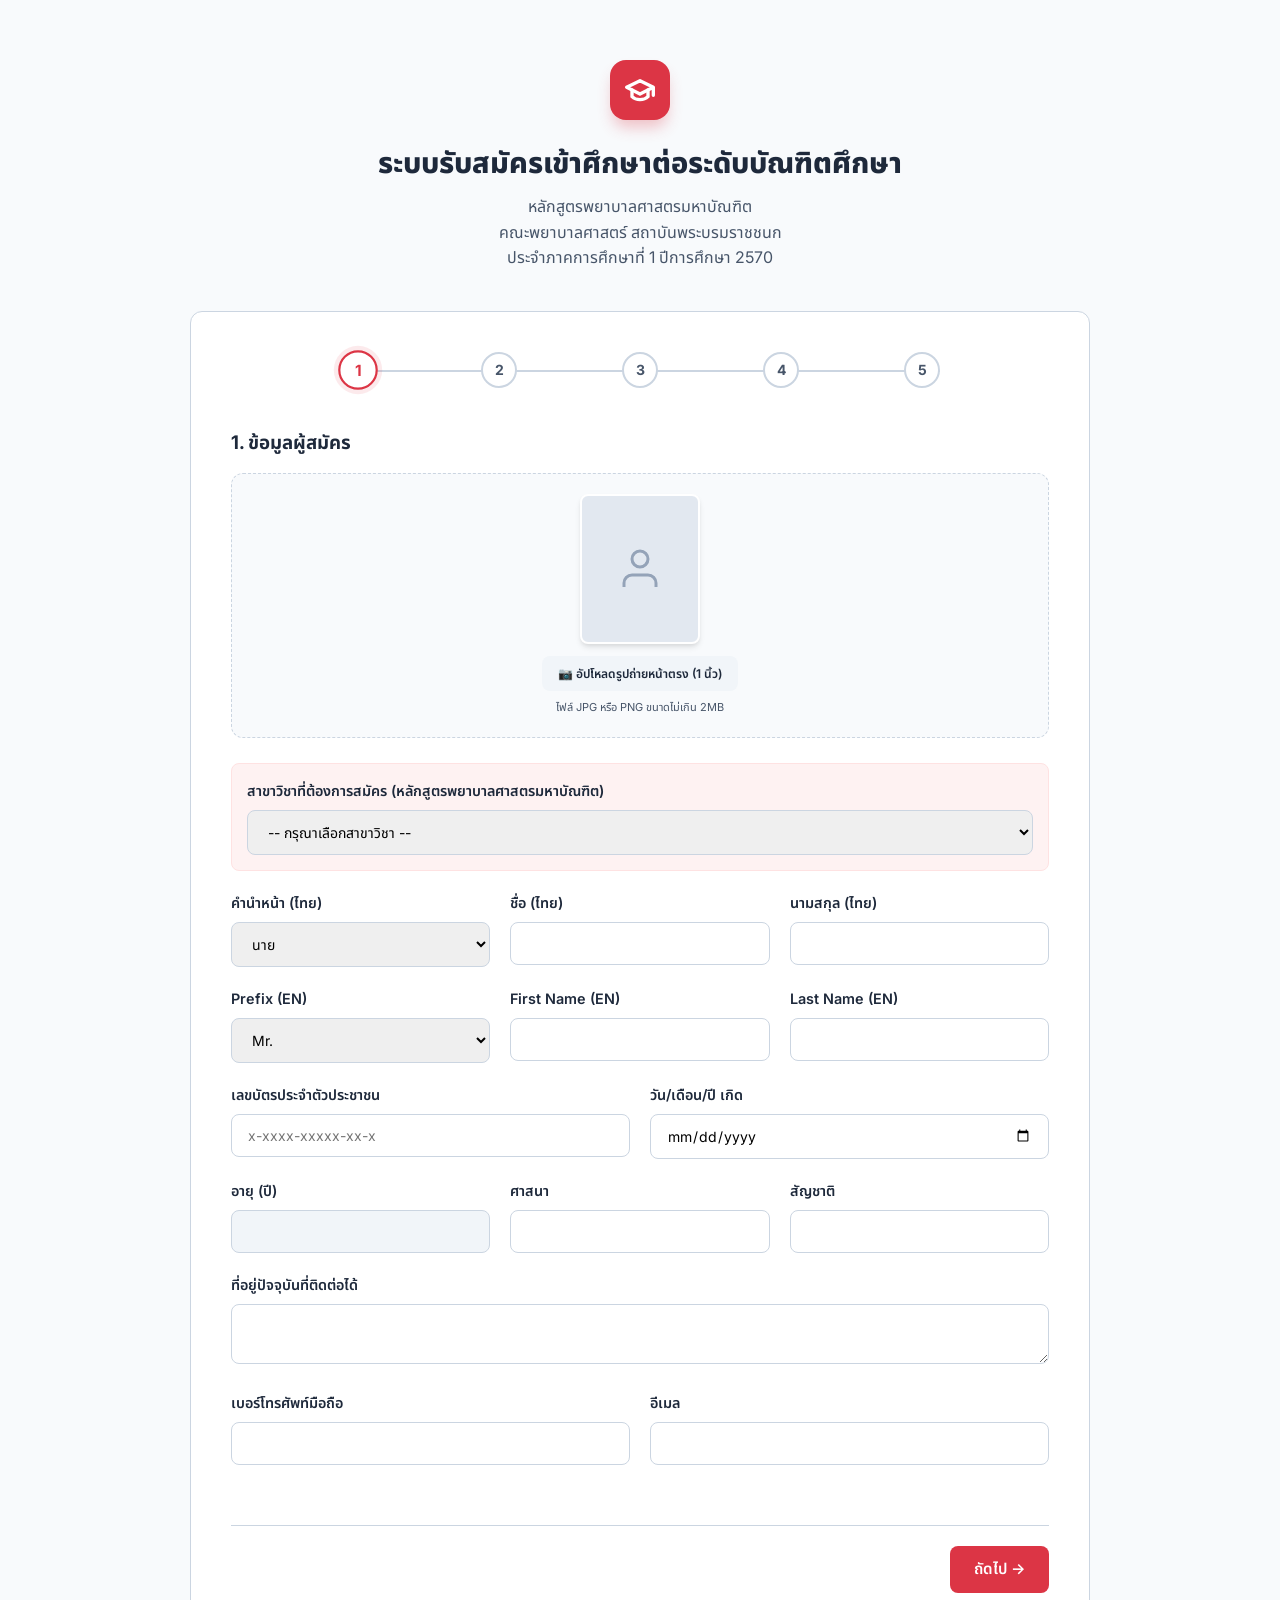
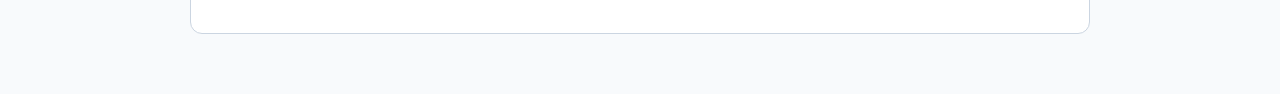
==== apply.html @ 382ac5f9 "Update apply.html" ====
<!DOCTYPE html>
<html lang="th">

<head>
    <meta charset="UTF-8">
    <meta name="viewport" content="width=device-width, initial-scale=1.0">
    <title>ใบสมัครเข้าศึกษาต่อระดับบัณฑิตศึกษา | Graduate Admission</title>
    <link rel="preconnect" href="https://fonts.googleapis.com" />
    <link rel="preconnect" href="https://fonts.gstatic.com" crossorigin />
    <link
        href="https://fonts.googleapis.com/css2?family=Inter:wght@300;400;500;600;700;800&family=Noto+Sans+Thai:wght@300;400;500;600;700;800&display=swap"
        rel="stylesheet" />
    <style>
        :root {
            --primary: #dc3545;
            --primary-dark: #c82333;
            --secondary: #6c757d;
            --success: #28a745;
            --bg: #f8fafc;
            --card-bg: #ffffff;
            --text-main: #1e293b;
            --text-muted: #475569;
            --border: #cbd5e1;
            --radius: 12px;
            --shadow: 0 4px 6px -1px rgba(0, 0, 0, 0.1), 0 2px 4px -1px rgba(0, 0, 0, 0.06);
        }

        * {
            box-sizing: border-box;
            margin: 0;
            padding: 0;
        }

        body {
            font-family: 'Inter', 'Noto Sans Thai', sans-serif;
            background-color: var(--bg);
            color: var(--text-main);
            line-height: 1.6;
            padding: 20px;
        }

        .container {
            max-width: 900px;
            margin: 40px auto;
        }

        .header {
            text-align: center;
            margin-bottom: 40px;
        }

        .logo-box {
            width: 60px;
            height: 60px;
            background: var(--primary);
            border-radius: 16px;
            margin: 0 auto 20px;
            display: flex;
            align-items: center;
            justify-content: center;
            color: white;
            box-shadow: 0 10px 15px -3px rgba(220, 53, 69, 0.3);
        }

        .header h1 {
            font-size: 1.8rem;
            font-weight: 800;
            margin-bottom: 8px;
        }

        .header p {
            color: var(--text-muted);
        }

        .card {
            background: var(--card-bg);
            padding: 40px;
            border-radius: var(--radius);
            border: 1px solid var(--border);
        }

        /* Stepper */
        .stepper {
            display: flex;
            justify-content: space-between;
            margin-bottom: 40px;
            position: relative;
            max-width: 600px;
            margin-left: auto;
            margin-right: auto;
        }

        .stepper::before {
            content: '';
            position: absolute;
            top: 18px;
            left: 0;
            right: 0;
            height: 2px;
            background: var(--border);
            z-index: 1;
        }

        .step {
            position: relative;
            z-index: 2;
            background: var(--card-bg);
            width: 36px;
            height: 36px;
            border-radius: 50%;
            border: 2px solid var(--border);
            display: flex;
            align-items: center;
            justify-content: center;
            font-weight: 700;
            color: var(--text-muted);
            transition: all 0.3s;
            font-size: 14px;
        }

        .step.active {
            border-color: var(--primary);
            color: var(--primary);
            transform: scale(1.1);
            box-shadow: 0 0 0 4px rgba(220, 53, 69, 0.1);
        }

        .step.completed {
            background: var(--primary);
            border-color: var(--primary);
            color: white;
        }

        .form-group {
            margin-bottom: 20px;
        }

        .form-label {
            display: block;
            font-size: 0.9rem;
            font-weight: 600;
            margin-bottom: 8px;
        }

        .form-input,
        .form-select,
        .form-textarea {
            width: 100%;
            padding: 12px 16px;
            border: 1px solid var(--border);
            border-radius: 8px;
            font-size: 14px;
            font-family: inherit;
            transition: border-color 0.2s;
        }

        .form-input:focus,
        .form-select:focus,
        .form-textarea:focus {
            outline: none;
            border-color: var(--primary);
        }

        .grid-2 {
            display: grid;
            grid-template-columns: 1fr 1fr;
            gap: 20px;
        }

        .grid-3 {
            display: grid;
            grid-template-columns: 1fr 1fr 1fr;
            gap: 20px;
        }

        @media (max-width: 600px) {

            .grid-2,
            .grid-3 {
                grid-template-columns: 1fr;
            }

            .card {
                padding: 20px;
            }
        }

        .btn {
            padding: 12px 24px;
            border-radius: 8px;
            font-weight: 600;
            cursor: pointer;
            transition: all 0.2s;
            display: inline-flex;
            align-items: center;
            justify-content: center;
            gap: 8px;
            font-family: inherit;
            border: none;
            font-size: 0.95rem;
        }

        .btn-primary {
            background: var(--primary);
            color: white;
        }

        .btn-primary:hover {
            background: var(--primary-dark);
        }

        .btn-secondary {
            background: #f1f5f9;
            color: var(--text-main);
        }

        .btn-secondary:hover {
            background: #e2e8f0;
        }

        .btn-danger {
            background: #fee2e2;
            color: #dc2626;
            font-size: 12px;
            padding: 6px 12px;
        }

        .form-section {
            display: none;
            animation: fadeIn 0.4s ease;
        }

        .form-section.active {
            display: block;
        }

        @keyframes fadeIn {
            from {
                opacity: 0;
                transform: translateY(10px);
            }

            to {
                opacity: 1;
                transform: translateY(0);
            }
        }

        /* Tables */
        .data-table-input {
            width: 100%;
            border-collapse: collapse;
            margin-top: 10px;
            font-size: 13px;
        }

        .data-table-input th {
            text-align: center;
            background: #f8fafc;
            padding: 10px;
            border: 1px solid var(--border);
            color: var(--text-muted);
        }

        .data-table-input td {
            padding: 6px;
            border: 1px solid var(--border);
            text-align: center;
        }

        .data-table-input input {
            width: 100%;
            border: none;
            padding: 6px;
            font-size: 13px;
            outline: none;
            text-align: center;
        }

        /* Checklist */
        .checklist-item {
            display: flex;
            align-items: center;
            gap: 12px;
            padding: 12px;
            border: 1px solid var(--border);
            border-radius: 8px;
            margin-bottom: 8px;
            font-size: 14px;
            transition: 0.2s;
        }

        .checklist-item:hover {
            background: #f8fafc;
            border-color: var(--primary);
        }

        #loading {
            position: fixed;
            inset: 0;
            background: rgba(255, 255, 255, 0.8);
            backdrop-filter: blur(4px);
            z-index: 1000;
            display: none;
            align-items: center;
            justify-content: center;
            flex-direction: column;
        }

        .spinner {
            width: 40px;
            height: 40px;
            border: 4px solid #f3f3f3;
            border-top: 4px solid var(--primary);
            border-radius: 50%;
            animation: spin 1s linear infinite;
            margin-bottom: 15px;
        }

        @keyframes spin {
            0% {
                transform: rotate(0deg);
            }

            100% {
                transform: rotate(360deg);
            }
        }

        .success-box {
            text-align: center;
            display: none;
        }

        .success-icon {
            font-size: 4rem;
            color: var(--success);
            margin-bottom: 20px;
        }

        .app-id {
            background: #f0fdf4;
            color: var(--success);
            padding: 15px;
            border-radius: 8px;
            font-family: monospace;
            font-size: 1.5rem;
            font-weight: 800;
            margin: 20px 0;
            border: 1px dashed var(--success);
        }
    </style>
</head>

<body>

    <div id="loading">
        <div class="spinner"></div>
        <div id="loadingText">กำลังส่งใบสมัคร...</div>
    </div>

    <div class="container" id="mainContainer">
        <div class="header">
            <div class="logo-box">
                <svg width="32" height="32" viewBox="0 0 24 24" fill="none" stroke="currentColor" stroke-width="2.5"
                    stroke-linecap="round" stroke-linejoin="round">
                    <path d="M22 10v6M2 10l10-5 10 5-10 5z" />
                    <path d="M6 12v5c3 3 9 3 12 0v-5" />
                </svg>
            </div>
            <h1>ระบบรับสมัครเข้าศึกษาต่อระดับบัณฑิตศึกษา</h1>
            <p>หลักสูตรพยาบาลศาสตรมหาบัณฑิต</p>
            <p>คณะพยาบาลศาสตร์ สถาบันพระบรมราชชนก</p>
            <p>ประจำภาคการศึกษาที่ 1 ปีการศึกษา 2570</p>
        </div>

        <div class="card">
            <div class="stepper" id="stepper">
                <div class="step active" data-step="1">1</div>
                <div class="step" data-step="2">2</div>
                <div class="step" data-step="3">3</div>
                <div class="step" data-step="4">4</div>
                <div class="step" data-step="5">5</div>
            </div>

            <form id="applyForm">
                <!-- Step 1: Personal Info -->
                <div class="form-section active" data-section="1">
                    <h3 style="margin-bottom:15px;">1. ข้อมูลผู้สมัคร</h3>

                    <!-- Profile Photo Upload with Preview -->
                    <div
                        style="display:flex; flex-direction:column; align-items:center; margin-bottom:25px; padding:20px; background:#f8fafc; border:1px dashed var(--border); border-radius:12px;">
                        <div id="photoPreview"
                            style="width:120px; height:150px; background:#e2e8f0; border-radius:8px; margin-bottom:12px; display:flex; align-items:center; justify-content:center; overflow:hidden; border:2px solid white; box-shadow:var(--shadow);">
                            <svg width="48" height="48" viewBox="0 0 24 24" fill="none" stroke="#94a3b8"
                                stroke-width="1.5">
                                <path d="M20 21v-2a4 4 0 0 0-4-4H8a4 4 0 0 0-4 4v2" />
                                <circle cx="12" cy="7" r="4" />
                            </svg>
                        </div>
                        <label class="btn btn-secondary" style="font-size:12px; padding:8px 16px; cursor:pointer;">
                            <span>📷 อัปโหลดรูปถ่ายหน้าตรง (1 นิ้ว)</span>
                            <input type="file" class="input-file" data-type="รูปถ่าย" accept="image/*"
                                style="display:none;" onchange="previewImage(this)" required>
                        </label>
                        <p style="font-size:11px; color:var(--text-muted); margin-top:8px;">ไฟล์ JPG หรือ PNG
                            ขนาดไม่เกิน 2MB</p>
                    </div>

                    <div class="form-group"
                        style="padding:15px; background:#fef2f2; border:1px solid #fee2e2; border-radius:8px; margin-bottom:20px;">
                        <label class="form-label">สาขาวิชาที่ต้องการสมัคร (หลักสูตรพยาบาลศาสตรมหาบัณฑิต)</label>
                        <select class="form-select" name="Major" required>
                            <option value="">-- กรุณาเลือกสาขาวิชา --</option>
                            <option value="การพยาบาลผู้ใหญ่และผู้สูงอายุ">การพยาบาลผู้ใหญ่และผู้สูงอายุ</option>
                            <option value="การพยาบาลเด็ก">การพยาบาลเด็ก</option>
                            <option value="การผดุงครรภ์">การผดุงครรภ์</option>
                            <option value="การพยาบาลจิตเวชและสุขภาพจิต">การพยาบาลจิตเวชและสุขภาพจิต</option>
                            <option value="การพยาบาลเวชปฏิบัติชุมชน">การพยาบาลเวชปฏิบัติชุมชน</option>
                            <option value="การบริหารทางการพยาบาล">การบริหารทางการพยาบาล</option>
                        </select>
                    </div>

                    <div class="grid-3">
                        <div class="form-group">
                            <label class="form-label">คำนำหน้า (ไทย)</label>
                            <select class="form-select" name="Prefix" required>
                                <option value="นาย">นาย</option>
                                <option value="นางสาว">นางสาว</option>
                                <option value="นาง">นาง</option>
                            </select>
                        </div>
                        <div class="form-group">
                            <label class="form-label">ชื่อ (ไทย)</label>
                            <input type="text" class="form-input" name="FirstName" required>
                        </div>
                        <div class="form-group">
                            <label class="form-label">นามสกุล (ไทย)</label>
                            <input type="text" class="form-input" name="LastName" required>
                        </div>
                    </div>

                    <div class="grid-3">
                        <div class="form-group">
                            <label class="form-label">Prefix (EN)</label>
                            <select class="form-select" name="PrefixEn" required>
                                <option value="Mr.">Mr.</option>
                                <option value="Miss">Miss</option>
                                <option value="Mrs.">Mrs.</option>
                            </select>
                        </div>
                        <div class="form-group">
                            <label class="form-label">First Name (EN)</label>
                            <input type="text" class="form-input" name="FirstNameEn" required>
                        </div>
                        <div class="form-group">
                            <label class="form-label">Last Name (EN)</label>
                            <input type="text" class="form-input" name="LastNameEn" required>
                        </div>
                    </div>

                    <div class="grid-2">
                        <div class="form-group">
                            <label class="form-label">เลขบัตรประจำตัวประชาชน</label>
                            <input type="text" class="form-input" name="IdCard" placeholder="x-xxxx-xxxxx-xx-x"
                                required>
                        </div>
                        <div class="form-group">
                            <label class="form-label">วัน/เดือน/ปี เกิด</label>
                            <input type="date" class="form-input" id="dobInput" name="Dob" required
                                onchange="calculateAge()">
                        </div>
                    </div>

                    <div class="grid-3">
                        <div class="form-group">
                            <label class="form-label">อายุ (ปี)</label>
                            <input type="number" class="form-input" id="ageInput" name="Age" readonly
                                style="background:#f1f5f9;">
                        </div>
                        <div class="form-group">
                            <label class="form-label">ศาสนา</label>
                            <input type="text" class="form-input" name="Religion" required>
                        </div>
                        <div class="form-group">
                            <label class="form-label">สัญชาติ</label>
                            <input type="text" class="form-input" name="Nationality" required>
                        </div>
                    </div>

                    <div class="form-group">
                        <label class="form-label">ที่อยู่ปัจจุบันที่ติดต่อได้</label>
                        <textarea class="form-textarea" name="Address" rows="2" required></textarea>
                    </div>

                    <div class="grid-2">
                        <div class="form-group">
                            <label class="form-label">เบอร์โทรศัพท์มือถือ</label>
                            <input type="text" class="form-input" name="Phone" required>
                        </div>
                        <div class="form-group">
                            <label class="form-label">อีเมล</label>
                            <input type="email" class="form-input" name="Email" required>
                        </div>
                    </div>
                </div>

                <!-- Step 2: Education -->
                <div class="form-section" data-section="2">
                    <h3 style="margin-bottom:10px;">2. ประวัติการศึกษา</h3>
                    <p style="font-size:0.8rem; color:var(--text-muted); margin-bottom:15px;">
                        ระบุวุฒิการศึกษา</p>

                    <div style="overflow-x:auto;">
                        <table class="data-table-input" id="eduTable">
                            <thead>
                                <tr>
                                    <th>ชื่อปริญญา</th>
                                    <th>สถาบันการศึกษา</th>
                                    <th>สาขาวิชา</th>
                                    <th>วัน/เดือน/ปี ที่สำเร็จการศึกษา</th>
                                    <th>เกรดเฉลี่ย (GPA)</th>
                                </tr>
                            </thead>
                            <tbody>
                                <tr>
                                    <td><input type="text" name="edu_degree[]" required></td>
                                    <td><input type="text" name="edu_inst[]" required></td>
                                    <td><input type="text" name="edu_major[]" required></td>
                                    <td><input type="text" name="edu_year[]" required></td>
                                    <td><input type="text" name="edu_gpa[]" required></td>
                                </tr>
                            </tbody>
                        </table>
                    </div>
                    <button type="button" class="btn btn-secondary" style="margin-top:10px; font-size:13px;"
                        onclick="addRow('eduTable')">+ เพิ่มรายการการศึกษา</button>

                    <h3 style="margin-top:30px; margin-bottom:10px;">3. ประวัติการฝึกอบรม/ประกาศนียบัตร</h3>
                    <div style="overflow-x:auto;">
                        <table class="data-table-input" id="trainTable">
                            <thead>
                                <tr>
                                    <th>ชื่อการอบรม</th>
                                    <th>สถาบันการศึกษา</th>
                                    <th>ระยะเวลาการอบรม</th>
                                    <th>วัน/เดือน/ปีที่อบรม</th>
                                </tr>
                            </thead>
                            <tbody>
                                <tr>
                                    <td><input type="text" name="train_name[]"></td>
                                    <td><input type="text" name="train_inst[]"></td>
                                    <td><input type="text" name="train_dur[]"></td>
                                    <td><input type="text" name="train_year[]"></td>
                                </tr>
                            </tbody>
                        </table>
                    </div>
                    <button type="button" class="btn btn-secondary" style="margin-top:10px; font-size:13px;"
                        onclick="addRow('trainTable')">+ เพิ่มรายการฝึกอบรม</button>
                </div>

                <!-- Step 3: Work Info -->
                <div class="form-section" data-section="3">
                    <h3 style="margin-bottom:15px;">4. ประวัติการทำงาน</h3>
                    <div class="form-group">
                        <label class="form-label">สถานภาพการทำงาน</label>
                        <div style="display:flex; gap:20px;">
                            <label style="display:flex; align-items:center; gap:8px;"><input type="radio"
                                    name="WorkStatus" value="ยังไม่ได้ทำงาน" checked onchange="toggleWorkTable(false)">
                                ยังไม่ได้ทำงาน</label>
                            <label style="display:flex; align-items:center; gap:8px;"><input type="radio"
                                    name="WorkStatus" value="ทำงานแล้ว" onchange="toggleWorkTable(true)">
                                ทำงานแล้ว โปรดระบุประวัติการทำงานจากปัจจุบันถึงอดีต</label>
                        </div>
                    </div>

                    <div id="workHistorySection" style="display:none;">
                        <div style="overflow-x:auto;">
                            <table class="data-table-input" id="workTable">
                                <thead>
                                    <tr>
                                        <th>ชื่อสถานที่ทำงาน</th>
                                        <th>ตำแหน่งงาน</th>
                                        <th>ระยะเวลาการทำงาน</th>
                                        <th>เริ่มต้น</th>
                                        <th>สิ้นสุด</th>
                                        <th></th>
                                    </tr>
                                </thead>
                                <tbody>
                                    <tr>
                                        <td><input type="text" name="work_inst[]"></td>
                                        <td><input type="text" name="work_pos[]"></td>
                                        <td><input type="text" name="work_dur[]"></td>
                                        <td><input type="text" name="work_start[]"></td>
                                        <td><input type="text" name="work_end[]"></td>
                                        <td></td>
                                    </tr>
                                </tbody>
                            </table>
                        </div>
                        <button type="button" class="btn btn-secondary" style="margin-top:10px; font-size:13px;"
                            onclick="addRow('workTable')">+ เพิ่มรายการประสบการณ์ทำงาน</button>
                    </div>
                </div>

                <!-- Step 4: Workplace & Research -->
                <div class="form-section" data-section="4">
                    <h3 style="margin-bottom:15px;">5. สถานที่ทำงานในปัจจุบัน</h3>
                    <div class="form-group">
                        <label class="form-label">ชื่อสถานที่ทำงานปัจจุบัน</label>
                        <textarea class="form-textarea" name="CurrentWorkplace" rows="3"
                            placeholder="ระบุหน่วยงาน"></textarea>
                    </div>
                    <div class="form-group">
                        <label class="form-label">ที่อยู่ของสถานที่ทำงาน</label>
                        <textarea class="form-textarea" name="CurrentWorkplace" rows="3"
                            placeholder="ระบุที่อยู่"></textarea>
                    </div>
                    <div class="form-group">
                        <label class="form-label">โทรศัพท์ที่ทำงาน</label>
                        <textarea class="form-textarea" name="CurrentWorkplace" rows="3"
                            placeholder="ระบุเบอร์โทร"></textarea>
                    </div>

                    <div class="form-group">
                        <label class="form-label">แหล่งทุนสนับสนุนการศึกษา</label>
                        <select class="form-select" name="FundingType" required>
                            <option value="ทุนส่วนตัว">ทุนส่วนตัว</option>
                            <option value="ทุนต้นสังกัด">ทุนต้นสังกัด</option>
                            <option value="ทุนอื่นๆ">ทุนอื่นๆ</option>
                        </select>
                    </div>

                    <h3 style="margin-top:30px; margin-bottom:15px;">6.
                        บทความแนะนำตนเองเพื่อการศึกษาต่อและแผนการทำวิทยานิพนธ์ </h3>
                    <div class="form-group">
                        <label class="form-label">ระบุความมุ่งหมาย/แผนการทำวิทยานิพนธ์</label>
                        <textarea class="form-textarea" name="ResearchTopic" rows="6"
                            placeholder="ระบุประเด็นที่สนใจทำวิจัย"></textarea>
                    </div>
                </div>

                <!-- Step 5: Multi-File Upload -->
                <div class="form-section" data-section="5">
                    <h3 style="margin-bottom:15px;">7. อัปโหลดหลักฐานการสมัคร</h3>
                    <p style="font-size:0.85rem; color:var(--text-muted); margin-bottom:20px;">
                        กรุณาอัปโหลดเอกสารที่จำเป็นในรูปแบบไฟล์รูปภาพ (JPG, PNG) หรือ PDF</p>

                    <style>
                        .upload-row {
                            display: flex;
                            flex-direction: column;
                            gap: 10px;
                            padding: 16px;
                            border: 1px solid var(--border);
                            border-radius: 12px;
                            margin-bottom: 15px;
                            transition: 0.2s;
                            background: #fff;
                        }

                        .upload-row:hover {
                            background: #f8fafc;
                            border-color: var(--primary);
                            box-shadow: 0 4px 6px -1px rgba(0, 0, 0, 0.05);
                        }

                        .upload-row .label {
                            font-size: 14px;
                            font-weight: 600;
                            line-height: 1.5;
                            color: var(--text-main);
                        }

                        .upload-row .input-file {
                            font-size: 13px;
                            padding: 8px;
                            background: #f1f5f9;
                            border-radius: 6px;
                            border: 1px solid #e2e8f0;
                            cursor: pointer;
                        }
                    </style>

                    <div class="upload-row">
                        <div class="label">1. สำเนาวุฒิการศึกษา (สำเนาปริญญาบัตรหรือใบรับรองการสำเร็จการศึกษา) (ในกรณีที่ยังไม่ได้รับปริญญาบัตร) <span style="color:var(--primary);">*</span></div>
                        <input type="file" class="input-file" data-type="สำเนาปริญญาบัตร" accept="image/*,.pdf" required>
                    </div>

                    <div class="upload-row">
                        <div class="label">2. สำเนาใบรับรองผลการศึกษา (Transcript) <span style="color:var(--primary);">*</span></div>
                        <input type="file" class="input-file" data-type="Transcript" accept="image/*,.pdf" required>
                    </div>

                    <div class="upload-row">
                        <div class="label">3. สำเนาใบอนุญาตเป็นผู้ประกอบวิชาชีพการพยาบาลและผดุงครรภ์ชั้น 1 หรือการพยาบาลชั้น 1 ที่ไม่หมดอายุ <span style="color:var(--primary);">*</span></div>
                        <input type="file" class="input-file" data-type="ใบอนุญาตประกอบวิชาชีพ" accept="image/*,.pdf" required>
                    </div>

                    <div class="upload-row">
                        <div class="label">4. หนังสือรับรองประสบการณ์การทำงานพยาบาล/การศึกษาพยาบาล และ/หรือการบริหารการพยาบาลหลังจากสำเร็จการศึกษาอย่างน้อย 1 ปี <span style="color:var(--primary);">*</span></div>
                        <input type="file" class="input-file" data-type="หนังสือรับรองประสบการณ์การทำงาน" accept="image/*,.pdf" required>
                    </div>

                    <div class="upload-row">
                        <div class="label">5. สำเนาบัตรประจำตัวประชาชนที่ยังไม่หมดอายุ (เฉพาะด้านหน้าของบัตร) หรือสำเนาบัตรประจำตัวข้าราชการ หรือสำเนา Passport (กรณีชาวต่างชาติ) <span style="color:var(--primary);">*</span></div>
                        <input type="file" class="input-file" data-type="บัตรประชาชน" accept="image/*,.pdf" required>
                    </div>

                    <div class="upload-row">
                        <div class="label">6. สำเนาการเปลี่ยนชื่อ ชื่อสกุล (ถ้ามี)</div>
                        <input type="file" class="input-file" data-type="สำเนาการเปลี่ยนชื่อ" accept="image/*,.pdf">
                    </div>

                    <div class="upload-row">
                        <div class="label">7. สำเนาทะเบียนสมรส (ถ้ามี)</div>
                        <input type="file" class="input-file" data-type="ทะเบียนสมรส" accept="image/*,.pdf">
                    </div>

                    <div class="upload-row">
                        <div class="label">8. สำเนาทะเบียนบ้าน <span style="color:var(--primary);">*</span></div>
                        <input type="file" class="input-file" data-type="สำเนาทะเบียนบ้าน" accept="image/*,.pdf" required>
                    </div>

                    <div class="upload-row">
                        <div class="label">9. ใบรับรองแพทย์จากสถานพยาบาลของรัฐ <span style="color:var(--primary);">*</span></div>
                        <input type="file" class="input-file" data-type="ใบรับรองแพทย์" accept="image/*,.pdf" required>
                    </div>

                    <div class="upload-row">
                        <div class="label">10. สำเนาแสดงผลการสอบวัดความรู้ด้านภาษาอังกฤษ ภายในระยะเวลาไม่เกิน 2 ปี (ถ้ามี)</div>
                        <input type="file" class="input-file" data-type="ผลการสอบวัดความรู้ด้านภาษาอังกฤษ" accept="image/*,.pdf">
                    </div>

                    <div class="upload-row">
                        <div class="label">11. เอกสารอื่นๆ เช่น ผลการวิจัย, ผลงานนวัตกรรม</div>
                        <input type="file" class="input-file" data-type="เอกสารอื่นๆ" accept="image/*,.pdf">
                    </div>

                    <div class="upload-row">
                        <div class="label">12. สำเนาสลิปการโอนเงินค่าธรรมเนียมการสมัคร จำนวน 500 บาท <span style="color:var(--primary);">*</span></div>
                        <input type="file" class="input-file" data-type="หลักฐานการชำระเงิน" accept="image/*" required>
                    </div>

                    <div class="form-group" style="margin-top:25px;">
                        <label class="form-label">หมายเหตุเพิ่มเติม</label>
                        <textarea class="form-textarea" name="Notes" rows="2"></textarea>
                    </div>

                    <div
                        style="background:rgba(220,53,69,0.05); padding:20px; border-radius:8px; border:1px solid rgba(220,53,69,0.3); margin-top:20px;">
                        <label style="display:flex; align-items:flex-start; gap:12px; cursor:pointer;">
                            <input type="checkbox" style="margin-top:5px;" required>
                            <span
                                style="font-size:0.85rem;">ข้าพเข้ายืนยันว่าข้อมูลที่กรอกและเอกสารที่แนบในใบสมัครนี้เป็นความจริงและถูกต้องทุกประการ
                                หากตรวจสอบแล้วพบว่าเป็นเท็จ ข้าพเจ้ายินยอมให้ตัดสิทธิ์การเป็นนักศึกษาทันที</span>
                        </label>
                    </div>
                </div>

                <div
                    style="display:flex; justify-content:space-between; margin-top:40px; padding-top:20px; border-top:1px solid var(--border);">
                    <button type="button" class="btn btn-secondary" id="prevBtn"
                        style="visibility:hidden;">ย้อนกลับ</button>
                    <button type="button" class="btn btn-primary" id="nextBtn">ถัดไป →</button>
                    <button type="submit" class="btn btn-primary" id="submitBtn" style="display:none;">ส่งใบสมัครออนไลน์
                        ✓</button>
                </div>
            </form>

            <div class="success-box" id="successBox">
                <div class="success-icon">🎊</div>
                <h2 style="margin-bottom:10px;">ส่งใบสมัครเรียบร้อยแล้ว!</h2>
                <p>ระบบได้รับใบสมัครของท่านแล้ว กรุณาบันทึกรหัสการสมัครเพื่อใช้ติดต่อเจ้าหน้าที่</p>
                <div class="app-id" id="displayAppId">APP-XXXXXX</div>
                <button class="btn btn-secondary" onclick="location.reload()">กลับสู่หน้าสมัครใหม่</button>
            </div>
        </div>
    </div>

    <script>
        const SCRIPT_URL = '<?= ScriptApp.getService().getUrl() ?>' || 'https://script.google.com/macros/s/AKfycbwoeVHFYsghNTI30QKKIBOAKugDfDLwdQeuGmoDYVPOebH479wu50v98Z1gFM5SJVBB/exec';
        let currentStep = 1;
        const totalSteps = 5;

        // Helper: Image Preview
        function previewImage(input) {
            const preview = document.getElementById('photoPreview');
            if (input.files && input.files[0]) {
                const reader = new FileReader();
                reader.onload = function (e) {
                    preview.innerHTML = `<img src="${e.target.result}" style="width:100%; height:100%; object-fit:cover;">`;
                }
                reader.readAsDataURL(input.files[0]);
            }
        }

        function calculateAge() {
            const dob = document.getElementById('dobInput').value;
            if (!dob) return;
            const birthDate = new Date(dob);
            const diff = Date.now() - birthDate.getTime();
            const ageDate = new Date(diff);
            const age = Math.abs(ageDate.getUTCFullYear() - 1970);
            document.getElementById('ageInput').value = age;
        }

        function addRow(tableId) {
            const tbody = document.getElementById(tableId).getElementsByTagName('tbody')[0];
            const lastRow = tbody.rows[tbody.rows.length - 1];
            const newRow = lastRow.cloneNode(true);
            const inputs = newRow.getElementsByTagName('input');
            for (let i = 0; i < inputs.length; i++) inputs[i].value = '';

            // Ensure delete button cell exists and add button
            const deleteCell = newRow.insertCell(-1);
            const deleteBtn = document.createElement('button');
            deleteBtn.className = 'btn btn-danger';
            deleteBtn.innerHTML = 'ลบ';
            deleteBtn.type = 'button';
            deleteBtn.onclick = function () { tbody.removeChild(newRow); };
            deleteCell.appendChild(deleteBtn);

            tbody.appendChild(newRow);
        }

        function toggleWorkTable(show) {
            document.getElementById('workHistorySection').style.display = show ? 'block' : 'none';
        }

        // Form Navigation
        function updateStep() {
            document.querySelectorAll('.form-section').forEach(s => s.classList.remove('active'));
            document.querySelector(`.form-section[data-section="${currentStep}"]`).classList.add('active');

            document.querySelectorAll('.step').forEach(s => {
                const stepNum = parseInt(s.dataset.step);
                s.classList.remove('active', 'completed');
                if (stepNum === currentStep) s.classList.add('active');
                if (stepNum < currentStep) s.classList.add('completed');
            });

            document.getElementById('prevBtn').style.visibility = (currentStep === 1) ? 'hidden' : 'visible';

            if (currentStep === totalSteps) {
                document.getElementById('nextBtn').style.display = 'none';
                document.getElementById('submitBtn').style.display = 'inline-flex';
            } else {
                document.getElementById('nextBtn').style.display = 'inline-flex';
                document.getElementById('submitBtn').style.display = 'none';
            }
            window.scrollTo(0, 0);
        }

        document.getElementById('nextBtn').onclick = () => {
            const fields = document.querySelector(`.form-section[data-section="${currentStep}"]`).querySelectorAll('[required]');
            let valid = true;
            fields.forEach(f => { if (!f.value) { f.style.borderColor = 'red'; valid = false; } else { f.style.borderColor = ''; } });
            if (valid) { currentStep++; updateStep(); }
        };
        document.getElementById('prevBtn').onclick = () => { if (currentStep > 1) { currentStep--; updateStep(); } };

        // Helper: File to Base64
        function fileToBase64(file) {
            return new Promise((resolve, reject) => {
                const reader = new FileReader();
                reader.readAsDataURL(file);
                reader.onload = () => resolve(reader.result);
                reader.onerror = error => reject(error);
            });
        }

        // Submission
        document.getElementById('applyForm').onsubmit = async (e) => {
            e.preventDefault();
            const loading = document.getElementById('loading');
            const loadingText = document.getElementById('loadingText');
            loading.style.display = 'flex';

            // Extract and process dynamic tables into JSON strings
            const formData = new FormData(e.target);
            const payload = {};
            formData.forEach((value, key) => {
                if (!key.endsWith('[]')) payload[key] = value;
            });

            // Helper to extract table data
            const getTableData = (tableId) => {
                const rows = document.getElementById(tableId).querySelectorAll('tbody tr');
                return Array.from(rows).map(row => {
                    const rowObj = {};
                    row.querySelectorAll('input').forEach(input => {
                        const name = input.name.replace('[]', '');
                        rowObj[name] = input.value;
                    });
                    return rowObj;
                }).filter(obj => Object.values(obj).some(v => v !== ''));
            };

            payload.EducationHistory = JSON.stringify(getTableData('eduTable'));
            payload.TrainingHistory = JSON.stringify(getTableData('trainTable'));
            payload.WorkHistory = JSON.stringify(getTableData('workTable'));

            // Process Attachments
            const attachments = [];
            const fileInputs = e.target.querySelectorAll('input[type="file"]');

            for (let i = 0; i < fileInputs.length; i++) {
                const input = fileInputs[i];
                if (input.files.length > 0) {
                    loadingText.innerText = `กำลังประมวลผลไฟล์เอกสาร (${i + 1}/${fileInputs.length})...`;
                    const file = input.files[0];
                    const base64 = await fileToBase64(file);
                    attachments.push({
                        type: input.dataset.type,
                        fileName: file.name,
                        mimeType: file.type,
                        base64Data: base64
                    });
                }
            }

            payload.attachments = attachments;
            loadingText.innerText = 'กำลังส่งใบสมัครและอัปโหลดไฟล์หลักฐาน...';

            try {
                const result = await fetch(SCRIPT_URL, {
                    method: 'POST',
                    body: JSON.stringify({ action: 'submitApplication', payload: payload })
                }).then(res => res.json());

                if (result.status === 'success') {
                    document.getElementById('applyForm').style.display = 'none';
                    document.getElementById('stepper').style.display = 'none';
                    document.getElementById('displayAppId').textContent = result.id || 'กำลังตรวจสอบ...';
                    document.getElementById('successBox').style.display = 'block';
                } else {
                    alert('ข้อผิดพลาด: ' + result.message);
                }
            } catch (err) {
                console.error(err);
                alert('เกิดข้อผิดพลาดในการส่งข้อมูล กรุณาลองใหม่อยีกครั้ง');
            } finally {
                loading.style.display = 'none';
            }
        }
    </script>

</body>

</html>
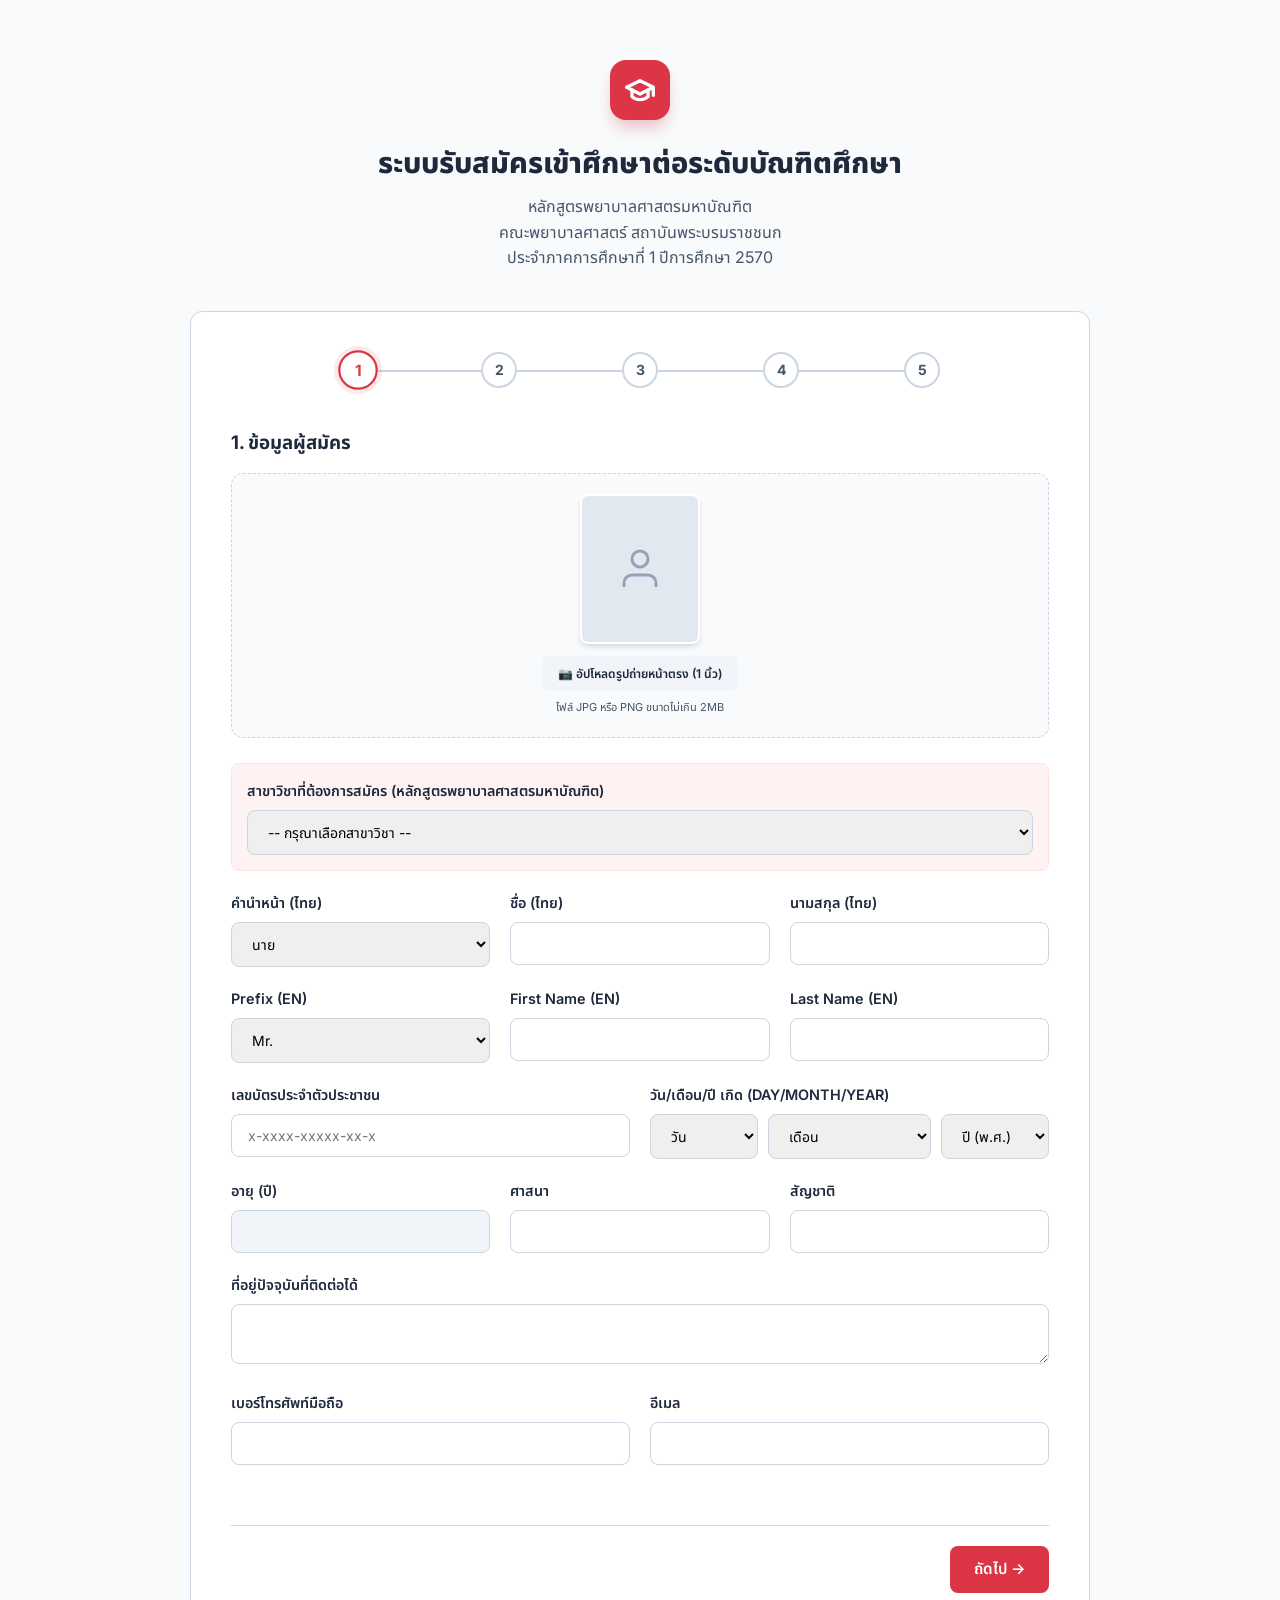
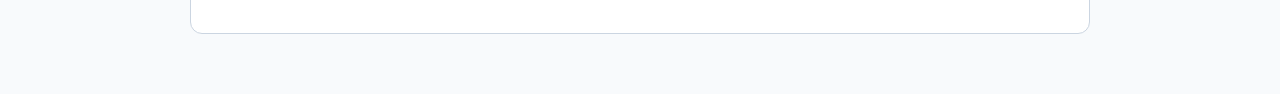
==== commit 6cf94dff: "Update apply.html" ====
--- a/apply.html
+++ b/apply.html
@@ -467,9 +467,33 @@
                                 required>
                         </div>
                         <div class="form-group">
-                            <label class="form-label">วัน/เดือน/ปี เกิด</label>
-                            <input type="date" class="form-input" id="dobInput" name="Dob" required
-                                onchange="calculateAge()">
+                            <label class="form-label">วัน/เดือน/ปี เกิด (DAY/MONTH/YEAR)</label>
+                            <div style="display:grid; grid-template-columns: 1fr 1.5fr 1fr; gap:10px;">
+                                <select class="form-select" id="dob_day" required onchange="updateDobValue()">
+                                    <option value="">วัน</option>
+                                    ${Array.from({length: 31}, (_, i) => `<option value="${String(i + 1).padStart(2, '0')}">${i + 1}</option>`).join('')}
+                                </select>
+                                <select class="form-select" id="dob_month" required onchange="updateDobValue()">
+                                    <option value="">เดือน</option>
+                                    <option value="01">มกราคม (Jan)</option>
+                                    <option value="02">กุมภาพันธ์ (Feb)</option>
+                                    <option value="03">มีนาคม (Mar)</option>
+                                    <option value="04">เมษายน (Apr)</option>
+                                    <option value="05">พฤษภาคม (May)</option>
+                                    <option value="06">มิถุนายน (Jun)</option>
+                                    <option value="07">กรกฎาคม (Jul)</option>
+                                    <option value="08">สิงหาคม (Aug)</option>
+                                    <option value="09">กันยายน (Sep)</option>
+                                    <option value="10">ตุลาคม (Oct)</option>
+                                    <option value="11">พฤศจิกายน (Nov)</option>
+                                    <option value="12">ธันวาคม (Dec)</option>
+                                </select>
+                                <select class="form-select" id="dob_year" required onchange="updateDobValue()">
+                                    <option value="">ปี (พ.ศ.)</option>
+                                    <!-- Populated by JS -->
+                                </select>
+                            </div>
+                            <input type="hidden" id="dobInput" name="Dob" required>
                         </div>
                     </div>
 
@@ -537,7 +561,7 @@
                     <button type="button" class="btn btn-secondary" style="margin-top:10px; font-size:13px;"
                         onclick="addRow('eduTable')">+ เพิ่มรายการการศึกษา</button>
 
-                    <h3 style="margin-top:30px; margin-bottom:10px;">3. ประวัติการฝึกอบรม/ประกาศนียบัตร</h3>
+                    <h3 style="margin-top:30px; margin-bottom:10px;">3. ประวัติการฝึกอบรม/ประกาศนียบัตร (ถ้ามี)</h3>
                     <div style="overflow-x:auto;">
                         <table class="data-table-input" id="trainTable">
                             <thead>
@@ -799,15 +823,52 @@
             }
         }
 
+        function initDobDropdowns() {
+            const yearSelect = document.getElementById('dob_year');
+            const currentYearBE = new Date().getFullYear() + 543;
+            // Generate years for age 15 to 80 (e.g. current - 15 down to current - 80)
+            for (let i = 15; i <= 80; i++) {
+                const yearBE = currentYearBE - i;
+                const yearCE = yearBE - 543;
+                const option = document.createElement('option');
+                option.value = yearCE;
+                option.textContent = yearBE;
+                yearSelect.appendChild(option);
+            }
+        }
+
+        function updateDobValue() {
+            const d = document.getElementById('dob_day').value;
+            const m = document.getElementById('dob_month').value;
+            const y = document.getElementById('dob_year').value;
+            
+            if (d && m && y) {
+                const combined = `${y}-${m}-${d}`;
+                document.getElementById('dobInput').value = combined;
+                calculateAge();
+            } else {
+                document.getElementById('dobInput').value = '';
+                document.getElementById('ageInput').value = '';
+            }
+        }
+
         function calculateAge() {
             const dob = document.getElementById('dobInput').value;
             if (!dob) return;
             const birthDate = new Date(dob);
-            const diff = Date.now() - birthDate.getTime();
-            const ageDate = new Date(diff);
-            const age = Math.abs(ageDate.getUTCFullYear() - 1970);
+            if (isNaN(birthDate)) return;
+            
+            const today = new Date();
+            let age = today.getFullYear() - birthDate.getFullYear();
+            const monthDiff = today.getMonth() - birthDate.getMonth();
+            if (monthDiff < 0 || (monthDiff === 0 && today.getDate() < birthDate.getDate())) {
+                age--;
+            }
             document.getElementById('ageInput').value = age;
         }
+        
+        // Call init on load
+        window.addEventListener('DOMContentLoaded', initDobDropdowns);
 
         function addRow(tableId) {
             const tbody = document.getElementById(tableId).getElementsByTagName('tbody')[0];
@@ -901,52 +962,77 @@
                 }).filter(obj => Object.values(obj).some(v => v !== ''));
             };
 
-            payload.EducationHistory = JSON.stringify(getTableData('eduTable'));
-            payload.TrainingHistory = JSON.stringify(getTableData('trainTable'));
-            payload.WorkHistory = JSON.stringify(getTableData('workTable'));
-
-            // Process Attachments
-            const attachments = [];
-            const fileInputs = e.target.querySelectorAll('input[type="file"]');
-
-            for (let i = 0; i < fileInputs.length; i++) {
-                const input = fileInputs[i];
-                if (input.files.length > 0) {
-                    loadingText.innerText = `กำลังประมวลผลไฟล์เอกสาร (${i + 1}/${fileInputs.length})...`;
-                    const file = input.files[0];
-                    const base64 = await fileToBase64(file);
-                    attachments.push({
-                        type: input.dataset.type,
-                        fileName: file.name,
-                        mimeType: file.type,
-                        base64Data: base64
-                    });
+            // Phase 1: Initialize Application (Record & Folder)
+            loadingText.innerText = 'กำลังส่งข้อมูลใบสมัครขั้นต้น...';
+            let appId, folderId;
+            try {
+                const initResult = await fetch(SCRIPT_URL, {
+                    method: 'POST',
+                    body: JSON.stringify({
+                        action: 'initializeApplication',
+                        payload: payload
+                    })
+                }).then(res => res.json());
+
+                if (initResult.status !== 'success') {
+                    throw new Error(initResult.message || 'ไม่สามารถเริ่มต้นส่งใบสมัครได้');
                 }
-            }
-
-            payload.attachments = attachments;
-            loadingText.innerText = 'กำลังส่งใบสมัครและอัปโหลดไฟล์หลักฐาน...';
-
-            try {
-                const result = await fetch(SCRIPT_URL, {
-                    method: 'POST',
-                    body: JSON.stringify({ action: 'submitApplication', payload: payload })
-                }).then(res => res.json());
-
-                if (result.status === 'success') {
-                    document.getElementById('applyForm').style.display = 'none';
-                    document.getElementById('stepper').style.display = 'none';
-                    document.getElementById('displayAppId').textContent = result.id || 'กำลังตรวจสอบ...';
-                    document.getElementById('successBox').style.display = 'block';
-                } else {
-                    alert('ข้อผิดพลาด: ' + result.message);
-                }
+
+                appId = initResult.appId;
+                folderId = initResult.folderId;
             } catch (err) {
                 console.error(err);
-                alert('เกิดข้อผิดพลาดในการส่งข้อมูล กรุณาลองใหม่อยีกครั้ง');
-            } finally {
+                alert('ข้อผิดพลาดในการส่งข้อมูลขั้นต้น: ' + err.toString());
                 loading.style.display = 'none';
-            }
+                return;
+            }
+
+            // Phase 2: Sequential File Upload
+            const fileInputs = Array.from(e.target.querySelectorAll('input[type="file"]'))
+                .filter(input => input.files.length > 0);
+            const totalFiles = fileInputs.length;
+
+            for (let i = 0; i < totalFiles; i++) {
+                const input = fileInputs[i];
+                const file = input.files[0];
+                const docType = input.dataset.type || 'เอกสารอื่นๆ';
+
+                loadingText.innerText = `กำลังอัปโหลดเอกสาร (${i + 1}/${totalFiles}): ${docType}...`;
+
+                try {
+                    const base64 = await fileToBase64(file);
+                    const fileName = `${payload.FirstName}_${payload.LastName}_${docType}.${file.name.split('.').pop()}`;
+
+                    const uploadResult = await fetch(SCRIPT_URL, {
+                        method: 'POST',
+                        body: JSON.stringify({
+                            action: 'uploadApplicationFile',
+                            payload: {
+                                appId: appId,
+                                folderId: folderId,
+                                fileName: fileName,
+                                mimeType: file.type,
+                                docType: docType,
+                                base64Data: base64
+                            }
+                        })
+                    }).then(res => res.json());
+
+                    if (uploadResult.status !== 'success') {
+                        console.warn(`ไม่สามารถอัปโหลดไฟล์ ${docType}: ${uploadResult.message}`);
+                    }
+                } catch (err) {
+                    console.error(`เกิดข้อผิดพลาดในการอัปโหลด ${docType}:`, err);
+                }
+            }
+
+            // Phase 3: Finalize
+            loading.style.display = 'none';
+            document.getElementById('applyForm').style.display = 'none';
+            document.getElementById('stepper').style.display = 'none';
+            document.getElementById('displayAppId').textContent = appId;
+            document.getElementById('successBox').style.display = 'block';
+            window.scrollTo(0, 0);
         }
     </script>
 
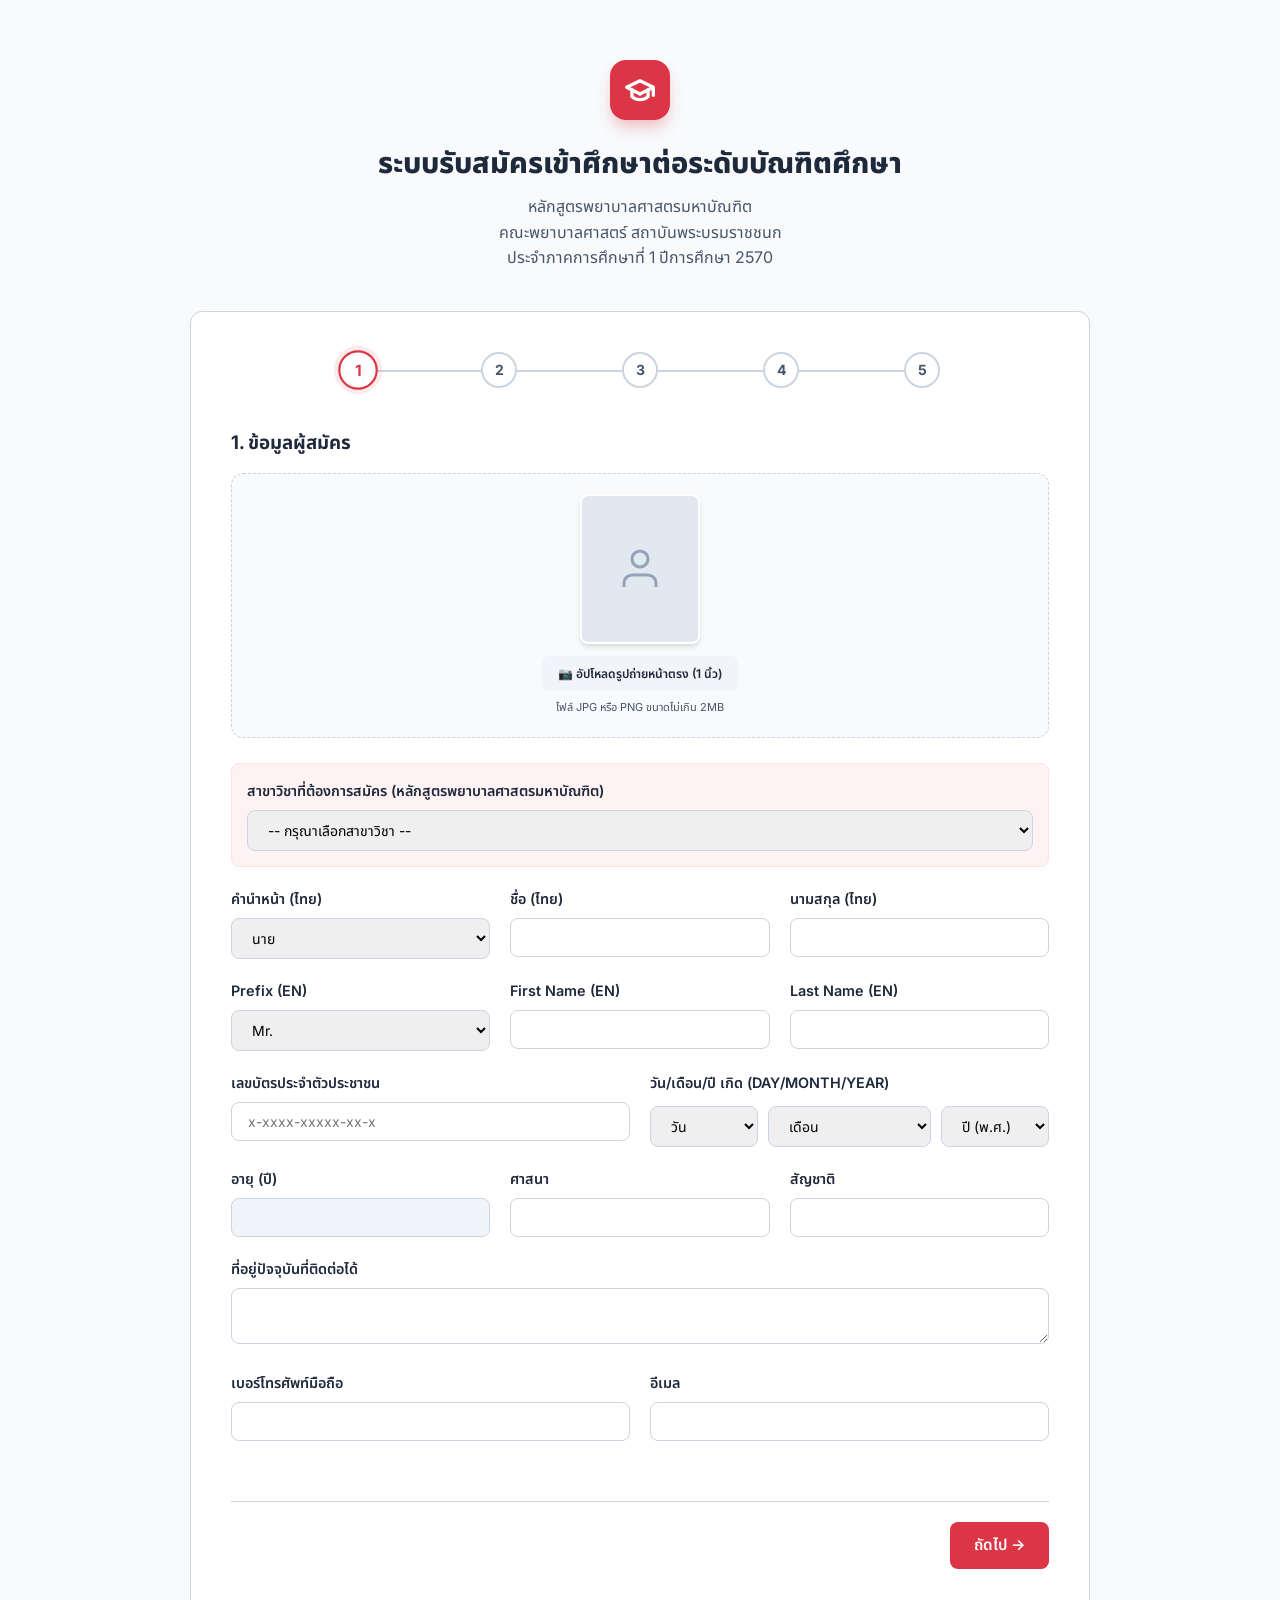
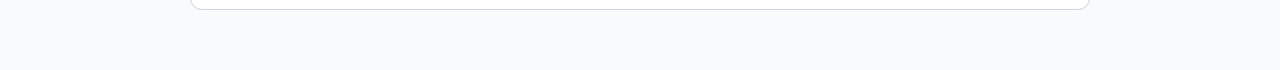
==== commit a1322395: "update" ====
--- a/apply.html
+++ b/apply.html
@@ -146,7 +146,7 @@
         .form-select,
         .form-textarea {
             width: 100%;
-            padding: 12px 16px;
+            padding: 10px 16px;
             border: 1px solid var(--border);
             border-radius: 8px;
             font-size: 14px;
@@ -267,6 +267,22 @@
             border: 1px solid var(--border);
             text-align: center;
         }
+
+        .row-date-group {
+            display: flex;
+            gap: 4px;
+            min-width: 140px;
+        }
+
+        .row-date-group .form-select {
+            padding: 6px 4px !important;
+            font-size: 11px !important;
+            height: auto !important;
+        }
+
+        .date-d { flex: 1; }
+        .date-m { flex: 1.5; }
+        .date-y { flex: 1.5; }
 
         .data-table-input input {
             width: 100%;
@@ -463,15 +479,15 @@
                     <div class="grid-2">
                         <div class="form-group">
                             <label class="form-label">เลขบัตรประจำตัวประชาชน</label>
-                            <input type="text" class="form-input" name="IdCard" placeholder="x-xxxx-xxxxx-xx-x"
-                                required>
+                            <input type="text" class="form-input" name="IdCard" id="idCardInput" placeholder="x-xxxx-xxxxx-xx-x"
+                                maxlength="17" oninput="formatIdCard(this)" required>
                         </div>
                         <div class="form-group">
                             <label class="form-label">วัน/เดือน/ปี เกิด (DAY/MONTH/YEAR)</label>
-                            <div style="display:grid; grid-template-columns: 1fr 1.5fr 1fr; gap:10px;">
+                            <div style="display:grid; grid-template-columns: 1fr 1.5fr 1fr; gap:10px; margin-top: 12px;">
                                 <select class="form-select" id="dob_day" required onchange="updateDobValue()">
                                     <option value="">วัน</option>
-                                    ${Array.from({length: 31}, (_, i) => `<option value="${String(i + 1).padStart(2, '0')}">${i + 1}</option>`).join('')}
+                                    <!-- Populated by JS -->
                                 </select>
                                 <select class="form-select" id="dob_month" required onchange="updateDobValue()">
                                     <option value="">เดือน</option>
@@ -543,7 +559,7 @@
                                     <th>ชื่อปริญญา</th>
                                     <th>สถาบันการศึกษา</th>
                                     <th>สาขาวิชา</th>
-                                    <th>วัน/เดือน/ปี ที่สำเร็จการศึกษา</th>
+                                    <th>วัน/เดือน/ปี <br> ที่สำเร็จการศึกษา</th>
                                     <th>เกรดเฉลี่ย (GPA)</th>
                                 </tr>
                             </thead>
@@ -552,7 +568,31 @@
                                     <td><input type="text" name="edu_degree[]" required></td>
                                     <td><input type="text" name="edu_inst[]" required></td>
                                     <td><input type="text" name="edu_major[]" required></td>
-                                    <td><input type="text" name="edu_year[]" required></td>
+                                    <td>
+                                        <div class="row-date-group">
+                                            <select class="form-select date-d" data-name="edu_year" required>
+                                                <option value="">ว</option>
+                                            </select>
+                                            <select class="form-select date-m" required>
+                                                <option value="">ด</option>
+                                                <option value="01">ม.ค.</option>
+                                                <option value="02">ก.พ.</option>
+                                                <option value="03">มี.ค.</option>
+                                                <option value="04">เม.ย.</option>
+                                                <option value="05">พ.ค.</option>
+                                                <option value="06">มิ.ย.</option>
+                                                <option value="07">ก.ค.</option>
+                                                <option value="08">ส.ค.</option>
+                                                <option value="09">ก.ย.</option>
+                                                <option value="10">ต.ค.</option>
+                                                <option value="11">พ.ย.</option>
+                                                <option value="12">ธ.ค.</option>
+                                            </select>
+                                            <select class="form-select date-y" required>
+                                                <option value="">ป</option>
+                                            </select>
+                                        </div>
+                                    </td>
                                     <td><input type="text" name="edu_gpa[]" required></td>
                                 </tr>
                             </tbody>
@@ -807,7 +847,7 @@
     </div>
 
     <script>
-        const SCRIPT_URL = '<?= ScriptApp.getService().getUrl() ?>' || 'https://script.google.com/macros/s/AKfycbwoeVHFYsghNTI30QKKIBOAKugDfDLwdQeuGmoDYVPOebH479wu50v98Z1gFM5SJVBB/exec';
+        const SCRIPT_URL = '<?= ScriptApp.getService().getUrl() ?>' || 'https://script.google.com/macros/s/AKfycbxQNw9pI0QCc__UjR4JhmR8r3seti_EqmWhO9TS2t6tHCowqoK2UBKVZkxQveX_iNut/exec';
         let currentStep = 1;
         const totalSteps = 5;
 
@@ -823,11 +863,73 @@
             }
         }
 
+        function formatIdCard(input) {
+            let value = input.value.replace(/\D/g, '');
+            let formatted = '';
+            if (value.length > 0) {
+                formatted += value.substring(0, 1);
+                if (value.length > 1) {
+                    formatted += '-' + value.substring(1, 5);
+                    if (value.length > 5) {
+                        formatted += '-' + value.substring(5, 10);
+                        if (value.length > 10) {
+                            formatted += '-' + value.substring(10, 12);
+                            if (value.length > 12) {
+                                formatted += '-' + value.substring(12, 13);
+                            }
+                        }
+                    }
+                }
+            }
+            input.value = formatted;
+        }
+
+        function populateDateDropdowns(container) {
+            const daySelect = container.querySelector('.date-d');
+            const yearSelect = container.querySelector('.date-y');
+            if (!daySelect || !yearSelect) return;
+
+            const currentYearBE = new Date().getFullYear() + 543;
+
+            // Day 1-31
+            if (daySelect.options.length <= 1) {
+                for (let i = 1; i <= 31; i++) {
+                    const opt = document.createElement('option');
+                    opt.value = String(i).padStart(2, '0');
+                    opt.textContent = i;
+                    daySelect.appendChild(opt);
+                }
+            }
+
+            // Year (Current back to 80 years ago)
+            if (yearSelect.options.length <= 1) {
+                for (let i = 0; i <= 80; i++) {
+                    const yBE = currentYearBE - i;
+                    const yCE = yBE - 543;
+                    const opt = document.createElement('option');
+                    opt.value = yCE;
+                    opt.textContent = yBE;
+                    yearSelect.appendChild(opt);
+                }
+            }
+        }
+
         function initDobDropdowns() {
+            const daySelect = document.getElementById('dob_day');
             const yearSelect = document.getElementById('dob_year');
             const currentYearBE = new Date().getFullYear() + 543;
-            // Generate years for age 15 to 80 (e.g. current - 15 down to current - 80)
-            for (let i = 15; i <= 80; i++) {
+
+            // Populate Days (1-31)
+            for (let i = 1; i <= 31; i++) {
+                const option = document.createElement('option');
+                const val = String(i).padStart(2, '0');
+                option.value = val;
+                option.textContent = i;
+                daySelect.appendChild(option);
+            }
+
+            // Populate Years for age 0 to 80
+            for (let i = 0; i <= 80; i++) {
                 const yearBE = currentYearBE - i;
                 const yearCE = yearBE - 543;
                 const option = document.createElement('option');
@@ -835,12 +937,53 @@
                 option.textContent = yearBE;
                 yearSelect.appendChild(option);
             }
+
+            // Populate any existing row-date-groups (like the first row of eduTable)
+            document.querySelectorAll('.row-date-group').forEach(group => {
+                populateDateDropdowns(group);
+            });
         }
 
         function updateDobValue() {
-            const d = document.getElementById('dob_day').value;
-            const m = document.getElementById('dob_month').value;
-            const y = document.getElementById('dob_year').value;
+            const dSelect = document.getElementById('dob_day');
+            const mSelect = document.getElementById('dob_month');
+            const ySelect = document.getElementById('dob_year');
+            
+            const month = mSelect.value;
+            const currentDay = dSelect.value;
+
+            // Handle February cap at 29
+            if (month === '02') {
+                // If currently select 30 or 31, reset to 29 or empty
+                if (parseInt(currentDay) > 29) {
+                    dSelect.value = '';
+                }
+                
+                // Show/Hide days 30, 31
+                for (let i = 29; i < dSelect.options.length; i++) {
+                    const opt = dSelect.options[i];
+                    if (opt.value === '30' || opt.value === '31') {
+                        opt.style.display = 'none';
+                    }
+                }
+            } else if (['04', '06', '09', '11'].includes(month)) {
+                 // Months with 30 days
+                 if (parseInt(currentDay) === 31) dSelect.value = '';
+                 for (let i = 0; i < dSelect.options.length; i++) {
+                    const opt = dSelect.options[i];
+                    if (opt.value === '31') opt.style.display = 'none';
+                    else opt.style.display = 'block';
+                 }
+            } else {
+                // Months with 31 days
+                for (let i = 0; i < dSelect.options.length; i++) {
+                    dSelect.options[i].style.display = 'block';
+                }
+            }
+
+            const d = dSelect.value;
+            const m = mSelect.value;
+            const y = ySelect.value;
             
             if (d && m && y) {
                 const combined = `${y}-${m}-${d}`;
@@ -874,7 +1017,7 @@
             const tbody = document.getElementById(tableId).getElementsByTagName('tbody')[0];
             const lastRow = tbody.rows[tbody.rows.length - 1];
             const newRow = lastRow.cloneNode(true);
-            const inputs = newRow.getElementsByTagName('input');
+            const inputs = newRow.querySelectorAll('input, select');
             for (let i = 0; i < inputs.length; i++) inputs[i].value = '';
 
             // Ensure delete button cell exists and add button
@@ -946,7 +1089,14 @@
             const formData = new FormData(e.target);
             const payload = {};
             formData.forEach((value, key) => {
-                if (!key.endsWith('[]')) payload[key] = value;
+                if (!key.endsWith('[]')) {
+                    // Strip hyphens from IdCard before sending
+                    if (key === 'IdCard') {
+                        payload[key] = value.replace(/-/g, '');
+                    } else {
+                        payload[key] = value;
+                    }
+                }
             });
 
             // Helper to extract table data
@@ -958,6 +1108,19 @@
                         const name = input.name.replace('[]', '');
                         rowObj[name] = input.value;
                     });
+                    // Handle split date dropdowns
+                    const dateGroup = row.querySelector('.row-date-group');
+                    if (dateGroup) {
+                        const d = dateGroup.querySelector('.date-d').value;
+                        const m = dateGroup.querySelector('.date-m').value;
+                        const y = dateGroup.querySelector('.date-y').value;
+                        const fieldName = dateGroup.querySelector('.date-d').dataset.name;
+                        if (d && m && y) {
+                            rowObj[fieldName] = `${y}-${m}-${d}`;
+                        } else {
+                            rowObj[fieldName] = '';
+                        }
+                    }
                     return rowObj;
                 }).filter(obj => Object.values(obj).some(v => v !== ''));
             };
